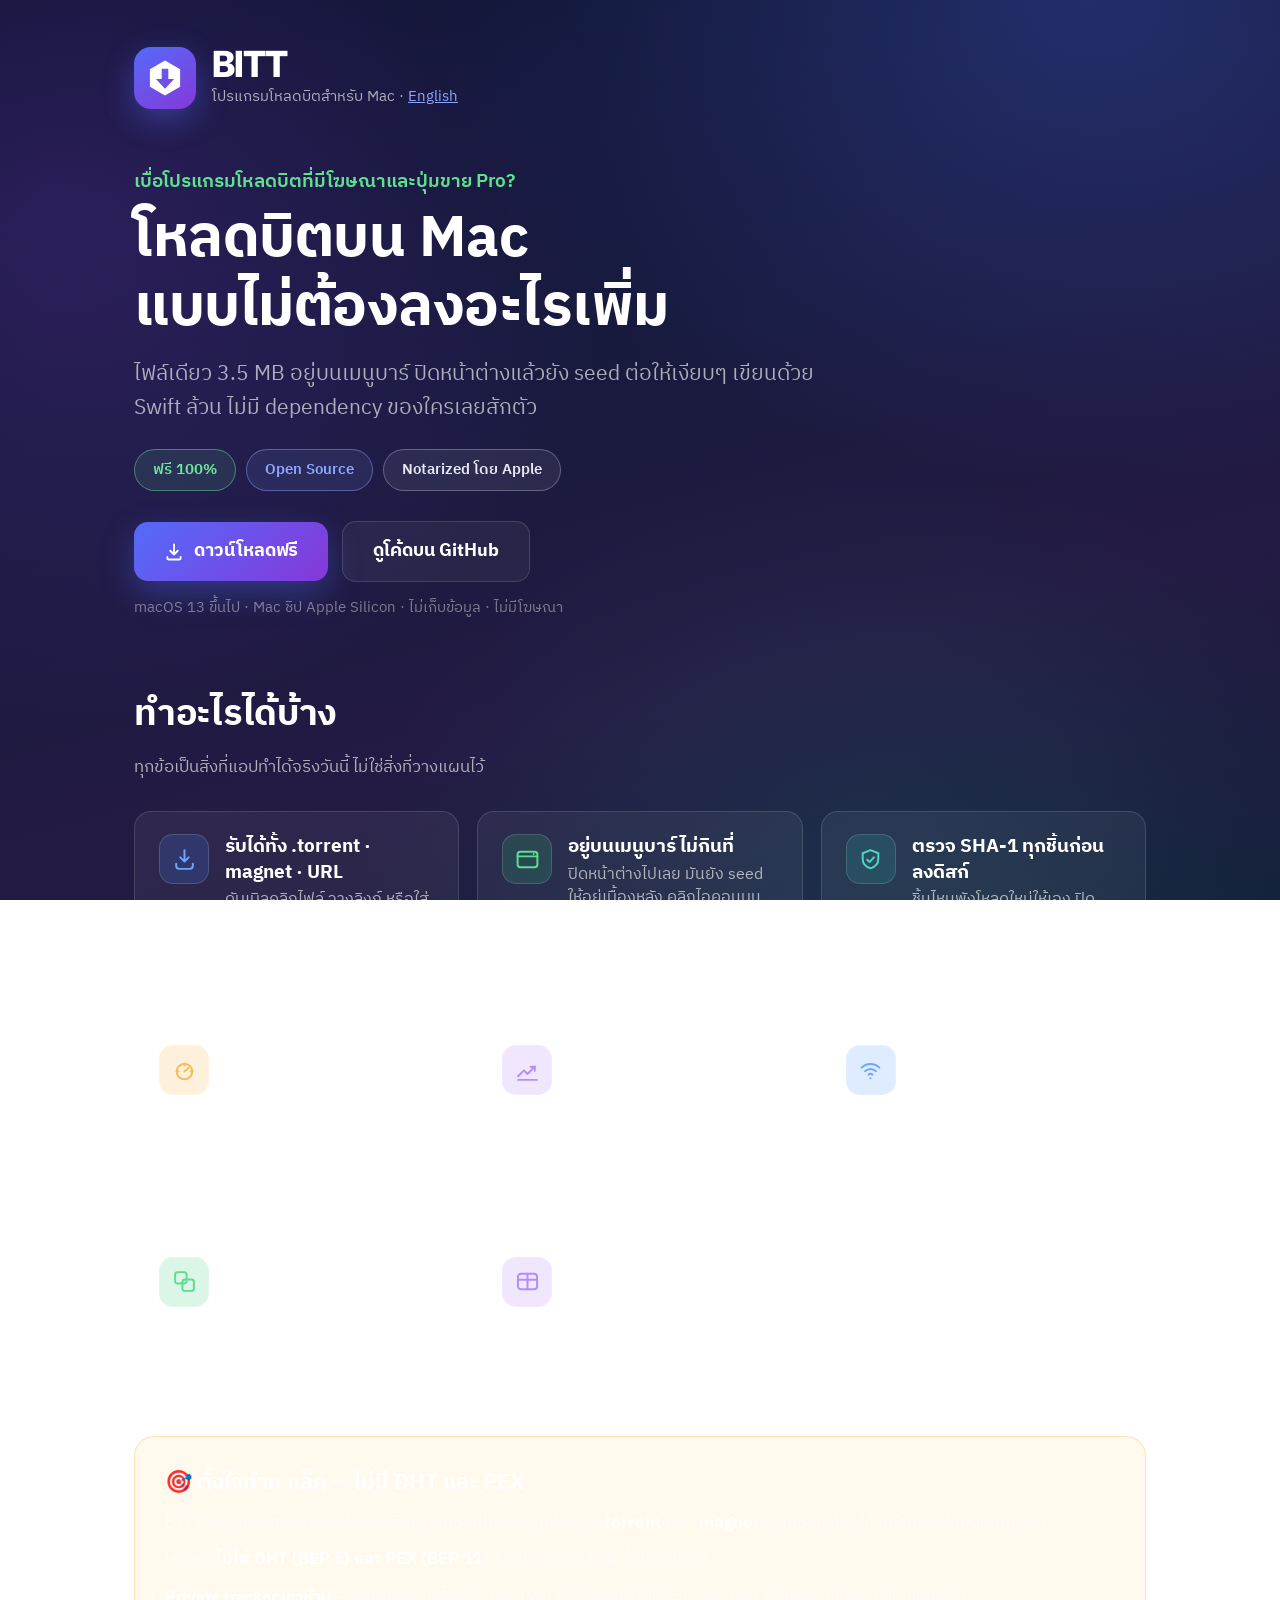
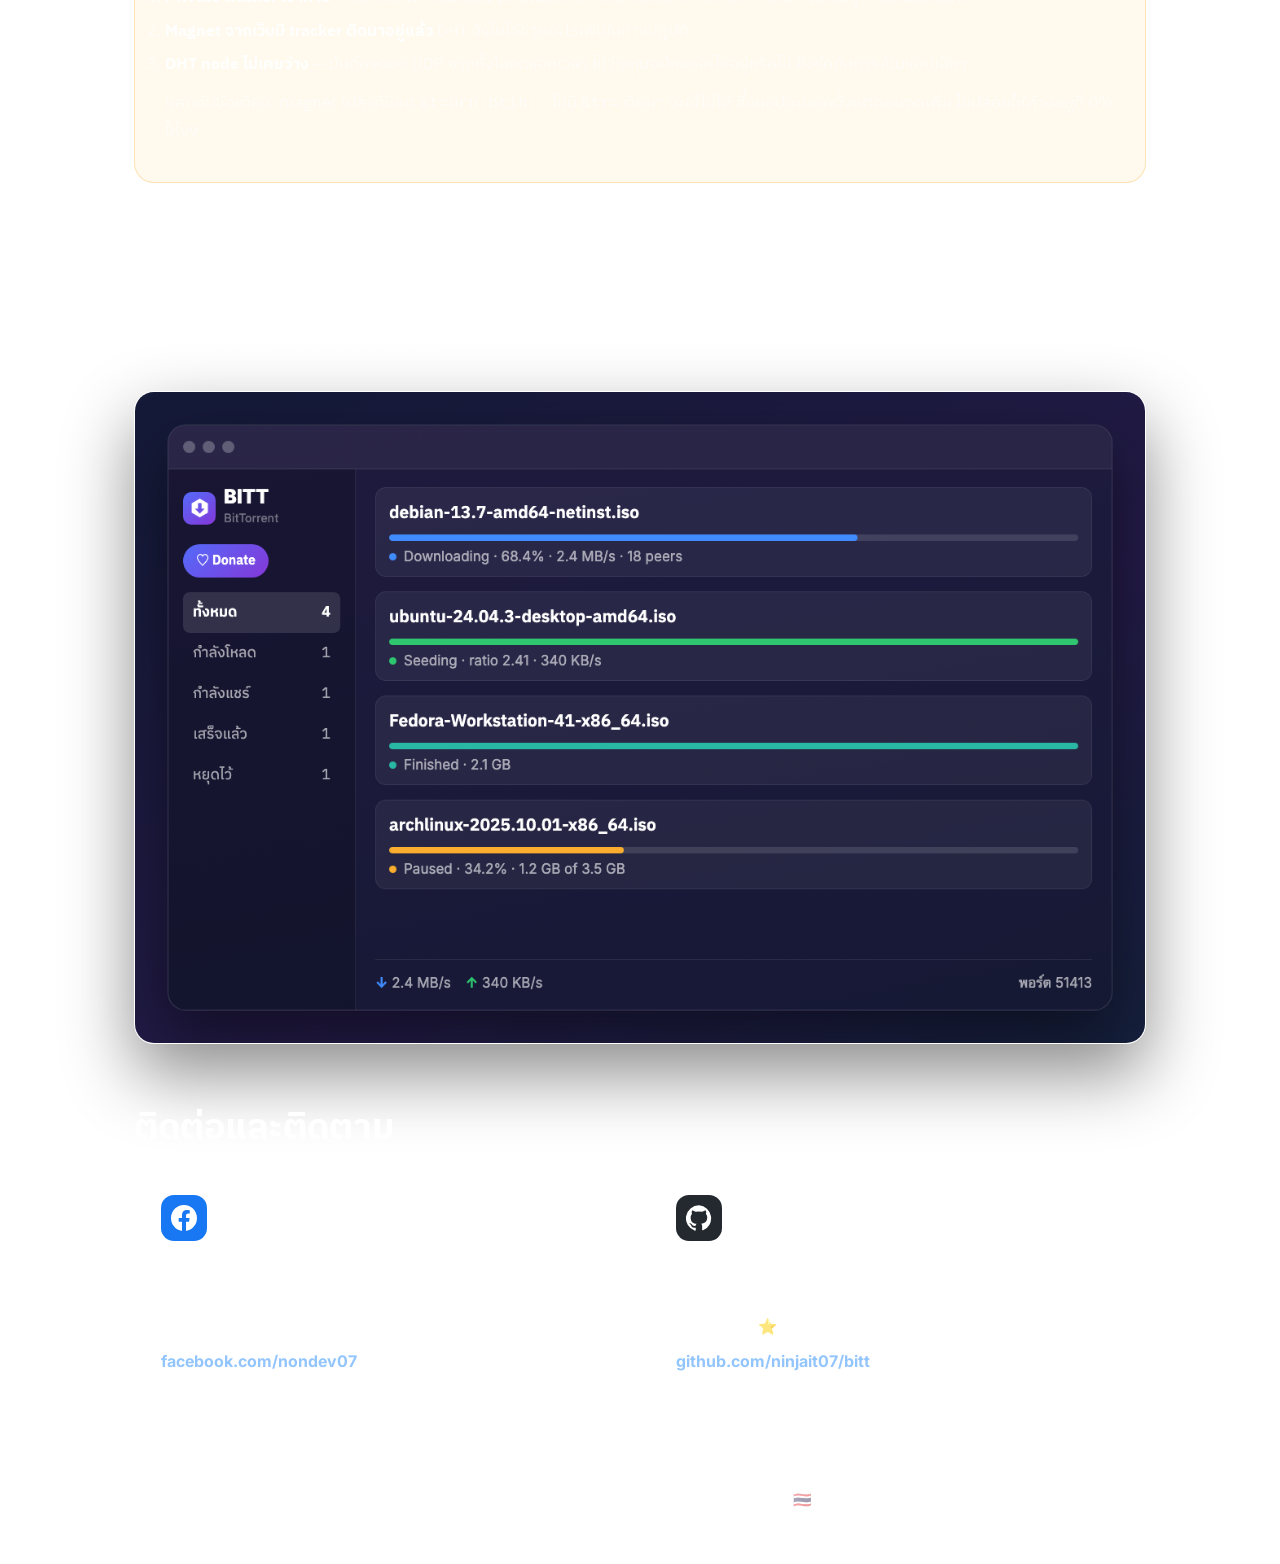
==== docs/index.html @ bd5531f8 "A promo site and a Thai one-page to go with it docs/ is a landing page served from GitHub Pages, and" ====
<!doctype html>
<html lang="th">
<head>
<meta charset="utf-8">
<meta name="viewport" content="width=device-width,initial-scale=1">
<title>BITT — โปรแกรมโหลดบิตสำหรับ Mac</title>
<meta name="description" content="BITT เป็นโปรแกรมโหลดบิตบนเมนูบาร์สำหรับ Mac ขนาด 3.5 MB เขียนด้วย Swift ล้วน ฟรีและโอเพนซอร์ส เซ็นและ notarize โดย Apple">
<meta property="og:title" content="BITT — โปรแกรมโหลดบิตสำหรับ Mac">
<meta property="og:description" content="ไฟล์เดียว 3.5 MB อยู่บนเมนูบาร์ ฟรี โอเพนซอร์ส notarize โดย Apple">
<meta property="og:type" content="website">
<meta property="og:url" content="https://ninjait07.github.io/bitt/">
<meta property="og:image" content="https://ninjait07.github.io/bitt/onepage-th.png">
<meta name="twitter:card" content="summary_large_image">
<link rel="preconnect" href="https://fonts.googleapis.com">
<link rel="preconnect" href="https://fonts.gstatic.com" crossorigin>
<link href="https://fonts.googleapis.com/css2?family=IBM+Plex+Sans+Thai:wght@400;500;600;700&family=Inter:wght@400;500;600;700;800&display=swap" rel="stylesheet">
<link rel="icon" href="data:image/svg+xml,<svg xmlns='http://www.w3.org/2000/svg' viewBox='0 0 100 100'><rect width='100' height='100' rx='22' fill='%236a51ea'/><path fill='%23fff' fill-rule='evenodd' d='M50 14 L18 32 L18 68 L50 86 L82 68 L82 32 Z M43 31 L57 31 L57 52 L69 52 L50 72 L31 52 L43 52 Z'/></svg>">
<style>
  :root{
    --brand-a:#546BFA; --brand-b:#8538D9;
    --down:#408CFF; --seed:#2EC770; --pause:#FAAD2E; --done:#29B8A3; --meta:#A36BFA;
    --ink:#fff; --dim:rgba(255,255,255,.64); --dimmer:rgba(255,255,255,.42);
    --card:rgba(255,255,255,.055); --line:rgba(255,255,255,.13);
  }
  *{margin:0;padding:0;box-sizing:border-box}
  html{scroll-behavior:smooth}
  body{
    font-family:'IBM Plex Sans Thai','Inter',-apple-system,BlinkMacSystemFont,sans-serif;
    color:var(--ink);line-height:1.6;min-height:100vh;
    background:
      radial-gradient(1100px 800px at 85% 0%, rgba(84,107,250,.26), transparent 60%),
      radial-gradient(900px 800px at 5% 25%, rgba(133,56,217,.22), transparent 62%),
      radial-gradient(900px 700px at 70% 100%, rgba(41,184,163,.14), transparent 60%),
      linear-gradient(165deg,#0d1430 0%,#171a3d 40%,#241a44 70%,#141b36 100%);
    background-attachment:fixed;
  }
  .wrap{max-width:1060px;margin:0 auto;padding:0 24px}
  a{color:#8ea6ff}

  header{padding:46px 0 10px}
  .brand{display:flex;align-items:center;gap:16px}
  .mark{width:62px;height:62px;border-radius:17px;flex:none;
        background:linear-gradient(145deg,var(--brand-a),var(--brand-b));
        display:flex;align-items:center;justify-content:center;box-shadow:0 10px 30px rgba(84,107,250,.4)}
  .mark svg{width:38px;height:38px}
  .wordmark{font-family:'Inter',sans-serif;font-size:36px;font-weight:800;letter-spacing:-1px;line-height:1}
  .brand .sub{font-size:15px;color:var(--dim);margin-top:3px}

  .hero{padding:48px 0 10px}
  .eyebrow{color:#5ee08f;font-weight:600;font-size:19px;margin-bottom:8px}
  h1{font-size:clamp(34px,5.6vw,58px);font-weight:700;line-height:1.18;letter-spacing:-.5px;margin-bottom:16px}
  .lede{font-size:clamp(17px,2.3vw,21px);color:var(--dim);max-width:720px}
  .pills{display:flex;flex-wrap:wrap;gap:10px;margin:24px 0 30px}
  .pill{padding:8px 18px;border-radius:999px;font-size:15px;font-weight:600;border:1.5px solid}
  .p1{color:#6ee79b;border-color:rgba(110,231,155,.45);background:rgba(110,231,155,.1)}
  .p2{color:#8ea6ff;border-color:rgba(142,166,255,.45);background:rgba(142,166,255,.1)}
  .p3{color:#e6e9f5;border-color:rgba(230,233,245,.3);background:rgba(255,255,255,.07)}

  .actions{display:flex;flex-wrap:wrap;gap:14px;align-items:center}
  .btn{display:inline-flex;align-items:center;gap:10px;padding:15px 30px;border-radius:14px;
       font-size:18px;font-weight:700;text-decoration:none;transition:transform .15s,box-shadow .15s}
  .btn-main{background:linear-gradient(135deg,var(--brand-a),var(--brand-b));color:#fff;
            box-shadow:0 12px 32px rgba(84,107,250,.35)}
  .btn-main:hover{transform:translateY(-2px);box-shadow:0 16px 40px rgba(84,107,250,.5)}
  .btn-ghost{border:1.5px solid var(--line);color:var(--ink);background:rgba(255,255,255,.05)}
  .btn-ghost:hover{background:rgba(255,255,255,.1)}
  .req{font-size:15px;color:var(--dimmer);margin-top:14px}

  section{padding:56px 0}
  h2{font-size:clamp(26px,3.6vw,36px);font-weight:700;margin-bottom:10px;letter-spacing:-.3px}
  .sectionlede{color:var(--dim);font-size:17px;margin-bottom:30px;max-width:720px}

  .grid{display:grid;grid-template-columns:repeat(auto-fit,minmax(300px,1fr));gap:18px}
  .feat{background:var(--card);border:1px solid var(--line);border-radius:17px;padding:22px 24px;
        display:flex;gap:16px;align-items:flex-start}
  .ico{width:50px;height:50px;border-radius:14px;flex:none;display:flex;align-items:center;justify-content:center;
       border:1.5px solid rgba(255,255,255,.14)}
  .ico svg{width:25px;height:25px;fill:none;stroke:currentColor;stroke-width:1.9;stroke-linecap:round;stroke-linejoin:round}
  .feat h3{font-size:19px;font-weight:700;line-height:1.35;margin-bottom:3px}
  .feat p{font-size:15.5px;color:var(--dim);line-height:1.5}

  .note{background:rgba(250,173,46,.08);border:1px solid rgba(250,173,46,.3);border-radius:20px;padding:28px 30px}
  .note h3{font-size:22px;font-weight:700;margin-bottom:10px;display:flex;align-items:center;gap:12px}
  .note p{color:var(--dim);font-size:16.5px;margin-bottom:10px}
  .note ol{color:var(--dim);font-size:16px;padding-right:22px;margin:12px 22px 0 0}
  .note li{margin-bottom:7px}
  .note b{color:rgba(255,255,255,.9)}

  .shot{border-radius:20px;overflow:hidden;border:1px solid var(--line);box-shadow:0 30px 70px rgba(0,0,0,.45);display:block;width:100%}

  .cards{display:grid;grid-template-columns:repeat(auto-fit,minmax(270px,1fr));gap:18px}
  .card{background:var(--card);border:1px solid var(--line);border-radius:18px;padding:26px;text-decoration:none;color:inherit;
        display:block;transition:transform .15s,background .15s}
  .card:hover{transform:translateY(-3px);background:rgba(255,255,255,.1)}
  .card h3{font-size:19px;font-weight:700;margin-bottom:6px}
  .card p{font-size:15.5px;color:var(--dim)}
  .card .handle{font-family:'Inter',sans-serif;font-weight:700;color:#93c5fd;font-size:16px;margin-top:8px;display:block}
  .cardico{width:46px;height:46px;border-radius:13px;display:flex;align-items:center;justify-content:center;margin-bottom:14px}
  .cardico svg{width:26px;height:26px;fill:#fff}

  footer{border-top:1px solid var(--line);padding:30px 0 50px;text-align:center;color:var(--dimmer);font-size:15px}
  footer a{color:var(--dim)}
  @media(max-width:600px){ .feat{padding:18px} section{padding:40px 0} }
</style>
</head>
<body>

<div class="wrap">
  <header>
    <div class="brand">
      <div class="mark"><svg viewBox="0 0 100 100"><path fill="#fff" fill-rule="evenodd"
        d="M50 4 L10.2 27 L10.2 73 L50 96 L89.8 73 L89.8 27 Z
           M41.26 25.6 L58.74 25.6 L58.74 52.53 L73.92 52.53 L50 78.06 L26.08 52.53 L41.26 52.53 Z"/></svg></div>
      <div>
        <div class="wordmark">BITT</div>
        <div class="sub">โปรแกรมโหลดบิตสำหรับ Mac · <a href="https://github.com/ninjait07/bitt#readme">English</a></div>
      </div>
    </div>
  </header>

  <div class="hero">
    <div class="eyebrow">เบื่อโปรแกรมโหลดบิตที่มีโฆษณาและปุ่มขาย Pro?</div>
    <h1>โหลดบิตบน Mac<br>แบบไม่ต้องลงอะไรเพิ่ม</h1>
    <p class="lede">ไฟล์เดียว 3.5 MB อยู่บนเมนูบาร์ ปิดหน้าต่างแล้วยัง seed ต่อให้เงียบๆ
    เขียนด้วย Swift ล้วน ไม่มี dependency ของใครเลยสักตัว</p>

    <div class="pills">
      <span class="pill p1">ฟรี 100%</span>
      <span class="pill p2">Open Source</span>
      <span class="pill p3">Notarized โดย Apple</span>
    </div>

    <div class="actions">
      <a class="btn btn-main" href="https://github.com/ninjait07/bitt/releases/latest">
        <svg width="20" height="20" viewBox="0 0 24 24" fill="none" stroke="currentColor" stroke-width="2.2" stroke-linecap="round" stroke-linejoin="round"><path d="M12 3v12m0 0l-4.5-4.5M12 15l4.5-4.5"/><path d="M4 18v1.5A1.5 1.5 0 0 0 5.5 21h13a1.5 1.5 0 0 0 1.5-1.5V18"/></svg>
        ดาวน์โหลดฟรี
      </a>
      <a class="btn btn-ghost" href="https://github.com/ninjait07/bitt">ดูโค้ดบน GitHub</a>
    </div>
    <div class="req">macOS 13 ขึ้นไป · Mac ชิป Apple Silicon · ไม่เก็บข้อมูล · ไม่มีโฆษณา</div>
  </div>

  <section>
    <h2>ทำอะไรได้บ้าง</h2>
    <p class="sectionlede">ทุกข้อเป็นสิ่งที่แอปทำได้จริงวันนี้ ไม่ใช่สิ่งที่วางแผนไว้</p>
    <div class="grid">
      <div class="feat">
        <div class="ico" style="background:rgba(64,140,255,.17);color:#6ba6ff"><svg viewBox="0 0 24 24"><path d="M12 3v11m0 0l-4-4m4 4l4-4"/><path d="M4 16v2a3 3 0 0 0 3 3h10a3 3 0 0 0 3-3v-2"/></svg></div>
        <div><h3>รับได้ทั้ง .torrent · magnet · URL</h3><p>ดับเบิลคลิกไฟล์ วางลิงก์ หรือใส่ URL ที่ชี้ไปหา .torrent ก็ได้ ถ้าเป็น magnet จะไปถาม peer ว่าข้างในมีไฟล์อะไรบ้าง</p></div>
      </div>
      <div class="feat">
        <div class="ico" style="background:rgba(46,199,112,.17);color:#5fdc93"><svg viewBox="0 0 24 24"><rect x="2.5" y="4.5" width="19" height="15" rx="2.6"/><path d="M2.5 9h19"/><circle cx="18" cy="6.7" r="1" fill="currentColor" stroke="none"/></svg></div>
        <div><h3>อยู่บนเมนูบาร์ ไม่กินที่</h3><p>ปิดหน้าต่างไปเลย มันยัง seed ให้อยู่เบื้องหลัง คลิกไอคอนบนเมนูบาร์ดูสถานะได้ตลอดเวลา</p></div>
      </div>
      <div class="feat">
        <div class="ico" style="background:rgba(41,184,163,.17);color:#4fd4c2"><svg viewBox="0 0 24 24"><path d="M12 3l7.5 3v5.6c0 4.3-3.1 7.6-7.5 8.9-4.4-1.3-7.5-4.6-7.5-8.9V6L12 3z"/><path d="M8.8 12.2l2.3 2.3 4.1-4.6"/></svg></div>
        <div><h3>ตรวจ SHA-1 ทุกชิ้นก่อนลงดิสก์</h3><p>ชิ้นไหนพังโหลดใหม่ให้เอง ปิดแอปแล้วเปิดใหม่ก็ไล่เช็กของเดิมบนดิสก์ต่อได้ ไม่ต้องพึ่งไฟล์สถานะแยก</p></div>
      </div>
      <div class="feat">
        <div class="ico" style="background:rgba(250,173,46,.17);color:#f5bd5c"><svg viewBox="0 0 24 24"><circle cx="12" cy="13" r="7.5"/><path d="M12 13l4-3.6"/><path d="M4.5 13h1.6M17.9 13h1.6M12 5.5v1.6"/></svg></div>
        <div><h3>จำกัดความเร็วได้ทั้งขึ้นและลง</h3><p>แชร์เพดานร่วมกันทุก torrent จะได้ไม่แย่งเน็ตคนอื่นในบ้าน</p></div>
      </div>
      <div class="feat">
        <div class="ico" style="background:rgba(163,107,250,.17);color:#b48dfb"><svg viewBox="0 0 24 24"><path d="M3 17.5l5.6-5.6 3.4 3.4 7-7"/><path d="M15 8.3h4v4"/><path d="M3 21h18"/></svg></div>
        <div><h3>Ratio สะสมข้ามการปิดเปิด</h3><p>นับยอดที่แชร์ออกไปจริงๆ ไม่รีเซ็ตทุกครั้งที่เปิดแอปใหม่ เอาไว้ดูยอดของตัวเองบนเว็บที่ใช้อยู่</p></div>
      </div>
      <div class="feat">
        <div class="ico" style="background:rgba(64,140,255,.17);color:#6ba6ff"><svg viewBox="0 0 24 24"><path d="M3.5 9.2a12 12 0 0 1 17 0"/><path d="M6.8 12.6a7.4 7.4 0 0 1 10.4 0"/><path d="M10.1 16a2.8 2.8 0 0 1 3.8 0"/><circle cx="12" cy="19.4" r="1" fill="currentColor" stroke="none"/></svg></div>
        <div><h3>ขอเปิดพอร์ตให้อัตโนมัติ</h3><p>ลอง NAT-PMP ก่อน ไม่ได้ค่อยลอง UPnP และถ้าเราเตอร์ไม่ยอมก็บอกตรงๆ ไม่ขึ้นไฟเขียวหลอก</p></div>
      </div>
      <div class="feat">
        <div class="ico" style="background:rgba(46,199,112,.17);color:#5fdc93"><svg viewBox="0 0 24 24"><rect x="3" y="3" width="11" height="11" rx="2.4"/><rect x="10" y="10" width="11" height="11" rx="2.4"/></svg></div>
        <div><h3>เล็กจริง 3.5 MB</h3><p>ไม่ต้องลง Java ไม่ต้องลง runtime อะไรทั้งนั้น ลากใส่ Applications จบ</p></div>
      </div>
      <div class="feat">
        <div class="ico" style="background:rgba(163,107,250,.17);color:#b48dfb"><svg viewBox="0 0 24 24"><rect x="2.8" y="4.5" width="18.4" height="15" rx="3"/><path d="M12 4.5v15"/><path d="M2.8 10.4h18.4"/></svg></div>
        <div><h3>Liquid Glass บน macOS 26</h3><p>ต่ำกว่านั้นใช้วัสดุเดิมของระบบ ไม่พังและไม่หน้าตาแปลก</p></div>
      </div>
    </div>
  </section>

  <section style="padding-top:0">
    <div class="note">
      <h3>🎯 ตั้งใจทำมาเล็ก — ไม่มี DHT และ PEX</h3>
      <p>BITT ทำมาเพื่อสถานการณ์เดียว คือคุณมีเว็บที่โหลดอยู่แล้ว เอา <b>.torrent</b> หรือ <b>magnet</b> จากเว็บมาโยนใส่ แล้วอยากให้มันโหลดจบๆ</p>
      <p>เราเลย <b>ไม่ใส่ DHT (BEP 5) และ PEX (BEP 11)</b> ซึ่งเป็นการตัดสินใจ ไม่ใช่ทำไม่ทัน:</p>
      <ol>
        <li><b>Private tracker เขาห้าม</b> — torrent พวกนั้นตั้งธง <code>private</code> ไว้ การเอาไปประกาศลง DHT เป็นทางลัดไปสู่การโดนแบนไอดี</li>
        <li><b>Magnet จากเว็บมี tracker ติดมาอยู่แล้ว</b> DHT จึงไม่ได้ช่วยอะไรเพิ่มในทางปฏิบัติ</li>
        <li><b>DHT node ไม่เคยว่าง</b> — มันต้องตอบ UDP จากทั้งโลกตลอดเวลา ไม่ว่าคุณจะโหลดอะไรอยู่หรือไม่ ซึ่งขัดกับการเป็นแอปเล็กๆ</li>
      </ol>
      <p style="margin-top:14px">แลกกับข้อเดียว: magnet เปล่าที่มีแต่ <code>xt=urn:btih:…</code> ไม่มี <code>&amp;tr=</code> ติดมา จะใช้ไม่ได้ ซึ่งแอปจะบอกตั้งแต่ตอนกดเพิ่ม ไม่ปล่อยให้ค้างอยู่ที่ 0% ให้งง</p>
    </div>
  </section>

  <section style="padding-top:0">
    <h2>หน้าตาเป็นแบบนี้</h2>
    <p class="sectionlede">รายการอยู่ซ้าย สถานะเป็นสีเดียวกันทั้งแอป เขียวคือกำลังแชร์ ฟ้าคือกำลังโหลด ส้มคือหยุดไว้
    <br><span style="color:var(--dimmer);font-size:15px">ภาพจำลองหน้าตาแอป ใช้ ISO สาธารณะเป็นตัวอย่าง</span></p>
    <img class="shot" src="app-mock.png" alt="ภาพจำลองหน้าตาของ BITT">
  </section>

  <section style="padding-top:0">
    <h2>ติดต่อและติดตาม</h2>
    <div class="cards">
      <a class="card" href="https://www.facebook.com/nondev07">
        <div class="cardico" style="background:#1877F2"><svg viewBox="0 0 24 24"><path d="M24 12.07C24 5.4 18.63 0 12 0S0 5.4 0 12.07C0 18.1 4.39 23.1 10.13 24v-8.44H7.08v-3.49h3.05V9.41c0-3.02 1.79-4.69 4.53-4.69 1.31 0 2.68.24 2.68.24v2.97h-1.51c-1.49 0-1.95.93-1.95 1.88v2.26h3.32l-.53 3.49h-2.79V24C19.61 23.1 24 18.1 24 12.07z"/></svg></div>
        <h3>ติดตามเพจ</h3>
        <p>อัปเดตใหม่ๆ ลงที่นี่ ติดตรงไหนหรืออยากได้อะไรเพิ่ม ทักมาบอกได้เลยครับ</p>
        <span class="handle">facebook.com/nondev07</span>
      </a>
      <a class="card" href="https://github.com/ninjait07/bitt">
        <div class="cardico" style="background:#24292f"><svg viewBox="0 0 24 24"><path d="M12 .3a12 12 0 0 0-3.8 23.4c.6.1.8-.3.8-.6v-2.2c-3.3.7-4-1.6-4-1.6-.6-1.4-1.4-1.8-1.4-1.8-1.1-.7.1-.7.1-.7 1.2.1 1.8 1.2 1.8 1.2 1.1 1.8 2.8 1.3 3.5 1 .1-.8.4-1.3.8-1.6-2.7-.3-5.5-1.3-5.5-5.9 0-1.3.5-2.4 1.2-3.2-.1-.3-.5-1.5.1-3.2 0 0 1-.3 3.3 1.2a11.5 11.5 0 0 1 6 0C17.3 4.7 18.3 5 18.3 5c.6 1.7.2 2.9.1 3.2.8.8 1.2 1.9 1.2 3.2 0 4.6-2.8 5.6-5.5 5.9.4.4.8 1.1.8 2.2v3.3c0 .3.2.7.8.6A12 12 0 0 0 12 .3z"/></svg></div>
        <h3>ดูโค้ดทั้งหมด</h3>
        <p>เปิดดูได้ทุกบรรทัด ทั้งตัวแอปและเอนจิน BitTorrent ที่เขียนเอง ถ้าชอบฝากกด ⭐ ด้วยนะครับ</p>
        <span class="handle">github.com/ninjait07/bitt</span>
      </a>
    </div>
  </section>

  <footer>
    <p>BITT — ฟรีและโอเพนซอร์ส · Crafted by <a href="https://github.com/ninjait07">Ninjait07</a> 🇹🇭</p>
  </footer>
</div>

</body>
</html>
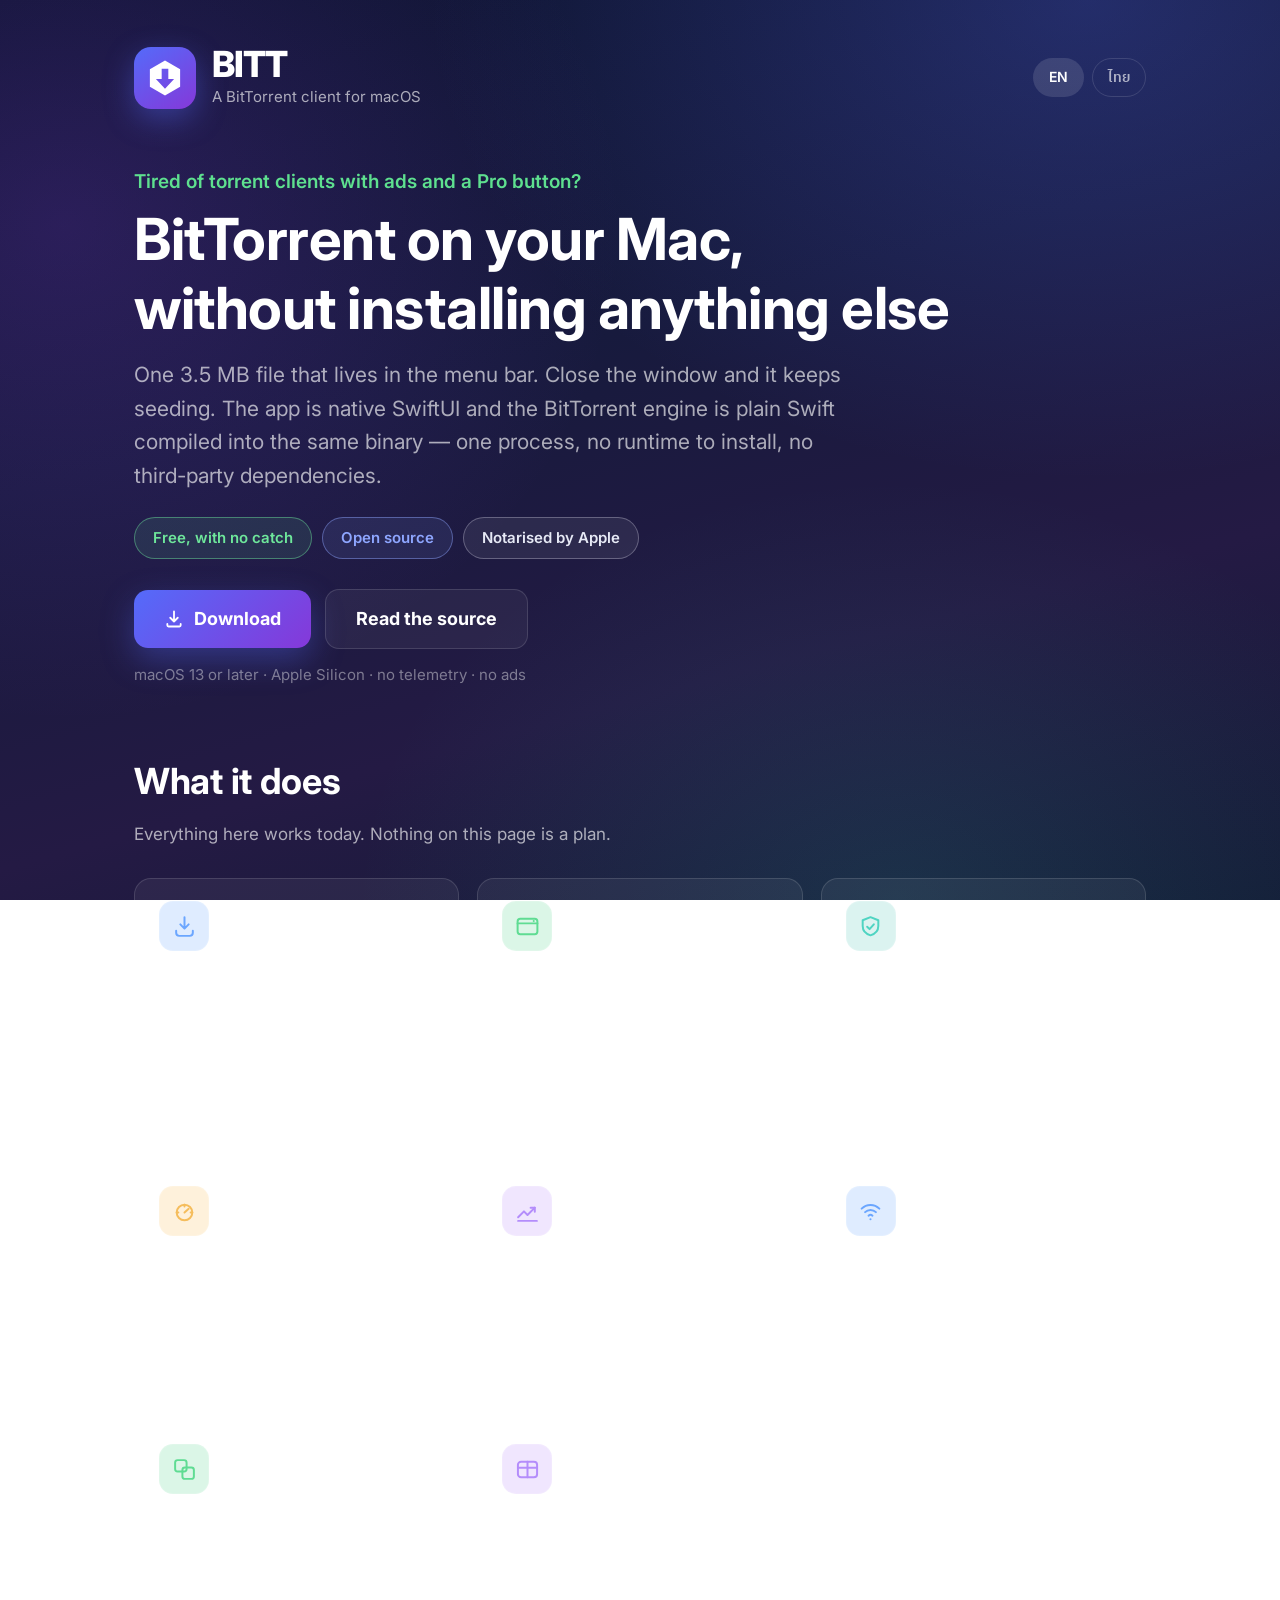
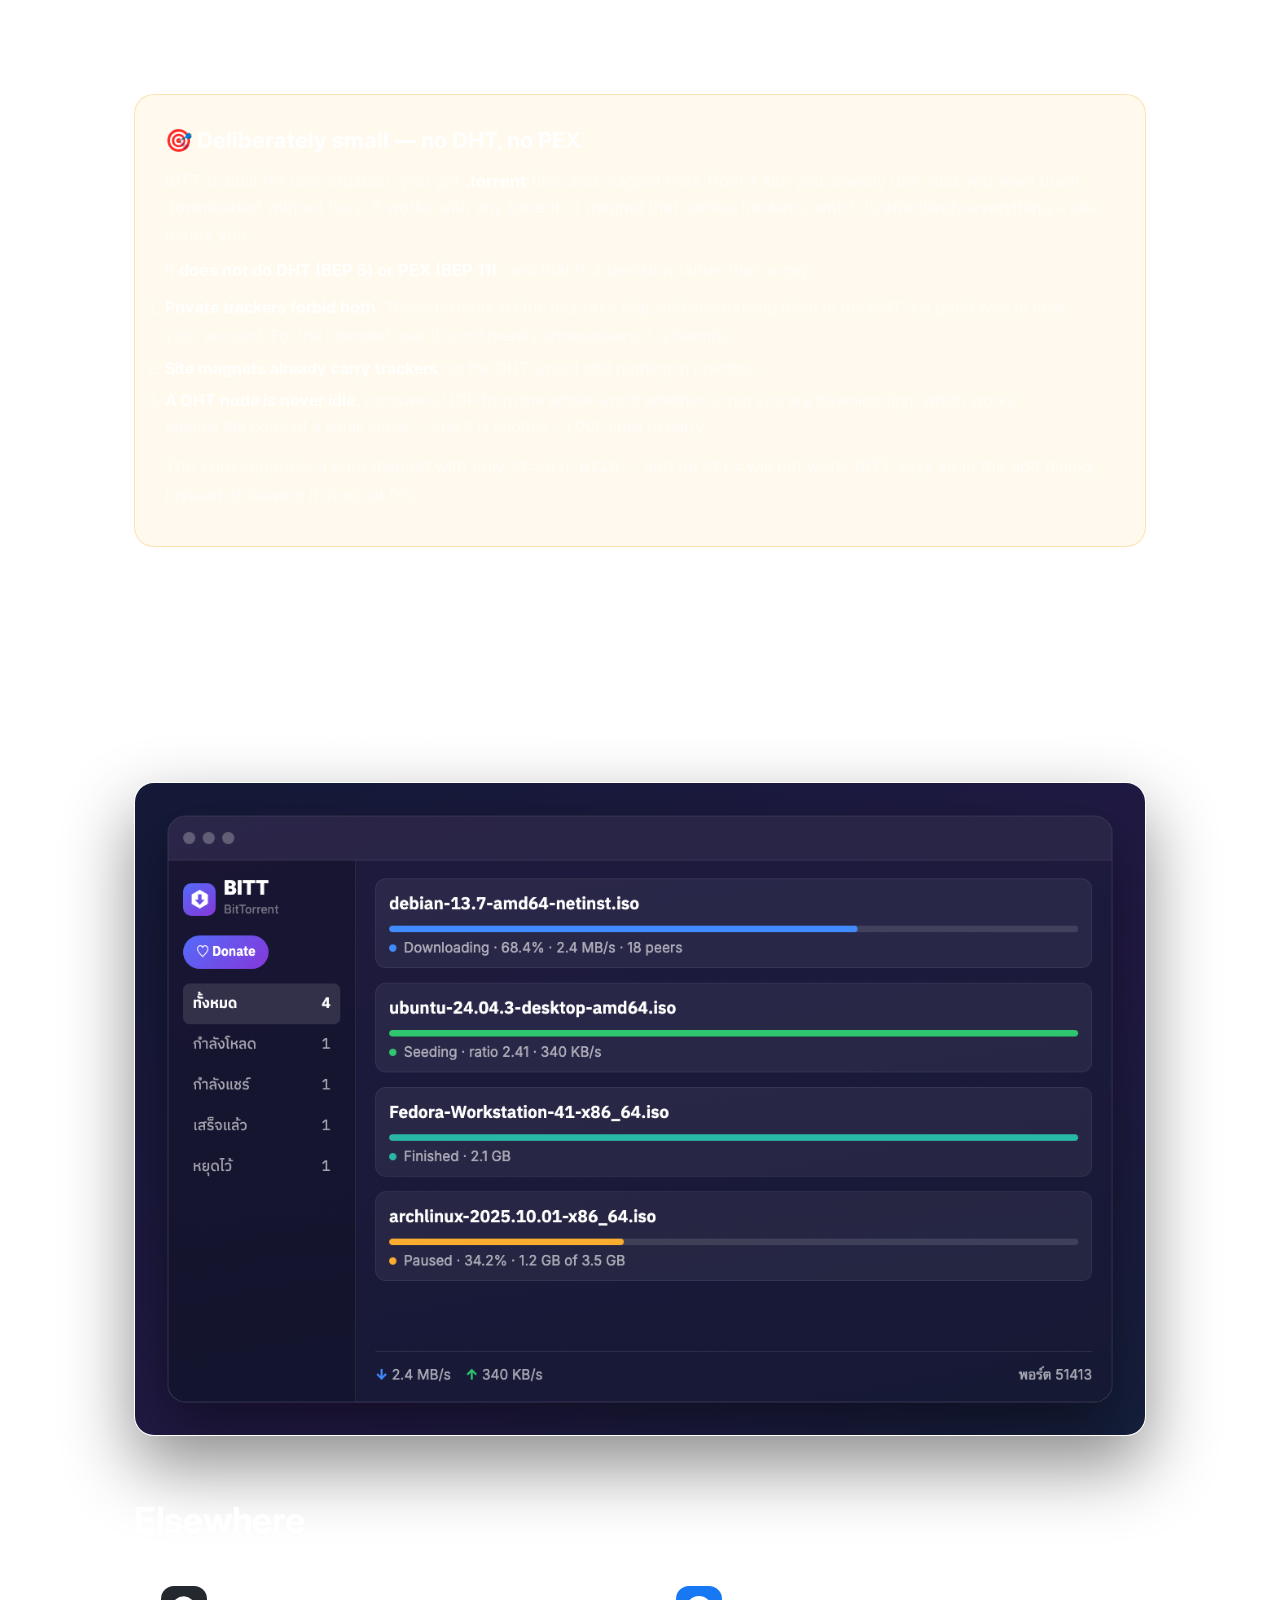
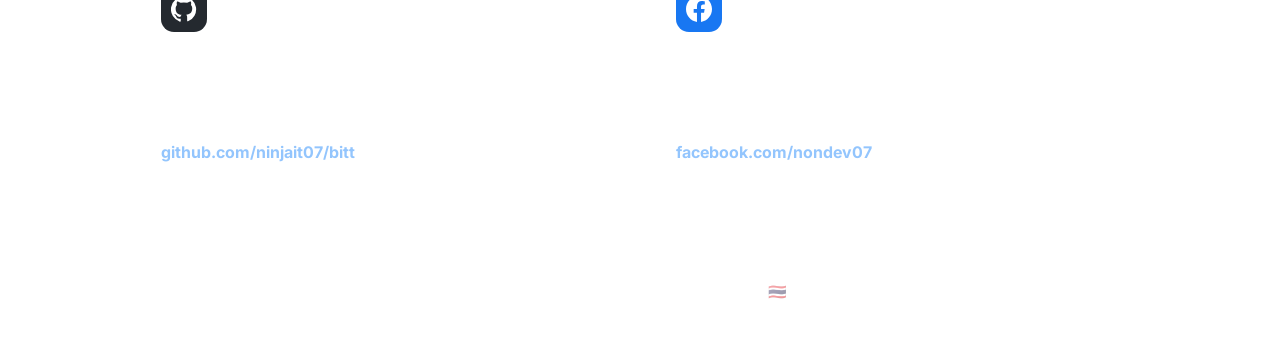
==== commit 6a2a8b71: "English is now the site's primary language The landing page is English at the root, with the Thai on" ====
--- a/docs/index.html
+++ b/docs/index.html
@@ -1,106 +1,31 @@
 <!doctype html>
-<html lang="th">
+<html lang="en">
 <head>
 <meta charset="utf-8">
 <meta name="viewport" content="width=device-width,initial-scale=1">
-<title>BITT — โปรแกรมโหลดบิตสำหรับ Mac</title>
-<meta name="description" content="BITT เป็นโปรแกรมโหลดบิตบนเมนูบาร์สำหรับ Mac ขนาด 3.5 MB เขียนด้วย Swift ล้วน ฟรีและโอเพนซอร์ส เซ็นและ notarize โดย Apple">
-<meta property="og:title" content="BITT — โปรแกรมโหลดบิตสำหรับ Mac">
-<meta property="og:description" content="ไฟล์เดียว 3.5 MB อยู่บนเมนูบาร์ ฟรี โอเพนซอร์ส notarize โดย Apple">
+<title>BITT — a small BitTorrent client for macOS</title>
+<meta name="description" content="BITT is a 3.5 MB BitTorrent client that lives in the macOS menu bar. Written in plain Swift with no third-party dependencies. Free, open source, and notarised by Apple.">
+<meta property="og:title" content="BITT — a small BitTorrent client for macOS">
+<meta property="og:description" content="One 3.5 MB file that lives in the menu bar. Free, open source, notarised by Apple.">
 <meta property="og:type" content="website">
 <meta property="og:url" content="https://ninjait07.github.io/bitt/">
 <meta property="og:image" content="https://ninjait07.github.io/bitt/onepage-th.png">
 <meta name="twitter:card" content="summary_large_image">
+<link rel="alternate" hreflang="th" href="https://ninjait07.github.io/bitt/th/">
+<link rel="alternate" hreflang="en" href="https://ninjait07.github.io/bitt/">
 <link rel="preconnect" href="https://fonts.googleapis.com">
 <link rel="preconnect" href="https://fonts.gstatic.com" crossorigin>
 <link href="https://fonts.googleapis.com/css2?family=IBM+Plex+Sans+Thai:wght@400;500;600;700&family=Inter:wght@400;500;600;700;800&display=swap" rel="stylesheet">
+<link rel="stylesheet" href="style.css">
 <link rel="icon" href="data:image/svg+xml,<svg xmlns='http://www.w3.org/2000/svg' viewBox='0 0 100 100'><rect width='100' height='100' rx='22' fill='%236a51ea'/><path fill='%23fff' fill-rule='evenodd' d='M50 14 L18 32 L18 68 L50 86 L82 68 L82 32 Z M43 31 L57 31 L57 52 L69 52 L50 72 L31 52 L43 52 Z'/></svg>">
 <style>
-  :root{
-    --brand-a:#546BFA; --brand-b:#8538D9;
-    --down:#408CFF; --seed:#2EC770; --pause:#FAAD2E; --done:#29B8A3; --meta:#A36BFA;
-    --ink:#fff; --dim:rgba(255,255,255,.64); --dimmer:rgba(255,255,255,.42);
-    --card:rgba(255,255,255,.055); --line:rgba(255,255,255,.13);
-  }
-  *{margin:0;padding:0;box-sizing:border-box}
-  html{scroll-behavior:smooth}
-  body{
-    font-family:'IBM Plex Sans Thai','Inter',-apple-system,BlinkMacSystemFont,sans-serif;
-    color:var(--ink);line-height:1.6;min-height:100vh;
-    background:
-      radial-gradient(1100px 800px at 85% 0%, rgba(84,107,250,.26), transparent 60%),
-      radial-gradient(900px 800px at 5% 25%, rgba(133,56,217,.22), transparent 62%),
-      radial-gradient(900px 700px at 70% 100%, rgba(41,184,163,.14), transparent 60%),
-      linear-gradient(165deg,#0d1430 0%,#171a3d 40%,#241a44 70%,#141b36 100%);
-    background-attachment:fixed;
-  }
-  .wrap{max-width:1060px;margin:0 auto;padding:0 24px}
-  a{color:#8ea6ff}
-
-  header{padding:46px 0 10px}
-  .brand{display:flex;align-items:center;gap:16px}
-  .mark{width:62px;height:62px;border-radius:17px;flex:none;
-        background:linear-gradient(145deg,var(--brand-a),var(--brand-b));
-        display:flex;align-items:center;justify-content:center;box-shadow:0 10px 30px rgba(84,107,250,.4)}
-  .mark svg{width:38px;height:38px}
-  .wordmark{font-family:'Inter',sans-serif;font-size:36px;font-weight:800;letter-spacing:-1px;line-height:1}
-  .brand .sub{font-size:15px;color:var(--dim);margin-top:3px}
-
-  .hero{padding:48px 0 10px}
-  .eyebrow{color:#5ee08f;font-weight:600;font-size:19px;margin-bottom:8px}
-  h1{font-size:clamp(34px,5.6vw,58px);font-weight:700;line-height:1.18;letter-spacing:-.5px;margin-bottom:16px}
-  .lede{font-size:clamp(17px,2.3vw,21px);color:var(--dim);max-width:720px}
-  .pills{display:flex;flex-wrap:wrap;gap:10px;margin:24px 0 30px}
-  .pill{padding:8px 18px;border-radius:999px;font-size:15px;font-weight:600;border:1.5px solid}
-  .p1{color:#6ee79b;border-color:rgba(110,231,155,.45);background:rgba(110,231,155,.1)}
-  .p2{color:#8ea6ff;border-color:rgba(142,166,255,.45);background:rgba(142,166,255,.1)}
-  .p3{color:#e6e9f5;border-color:rgba(230,233,245,.3);background:rgba(255,255,255,.07)}
-
-  .actions{display:flex;flex-wrap:wrap;gap:14px;align-items:center}
-  .btn{display:inline-flex;align-items:center;gap:10px;padding:15px 30px;border-radius:14px;
-       font-size:18px;font-weight:700;text-decoration:none;transition:transform .15s,box-shadow .15s}
-  .btn-main{background:linear-gradient(135deg,var(--brand-a),var(--brand-b));color:#fff;
-            box-shadow:0 12px 32px rgba(84,107,250,.35)}
-  .btn-main:hover{transform:translateY(-2px);box-shadow:0 16px 40px rgba(84,107,250,.5)}
-  .btn-ghost{border:1.5px solid var(--line);color:var(--ink);background:rgba(255,255,255,.05)}
-  .btn-ghost:hover{background:rgba(255,255,255,.1)}
-  .req{font-size:15px;color:var(--dimmer);margin-top:14px}
-
-  section{padding:56px 0}
-  h2{font-size:clamp(26px,3.6vw,36px);font-weight:700;margin-bottom:10px;letter-spacing:-.3px}
-  .sectionlede{color:var(--dim);font-size:17px;margin-bottom:30px;max-width:720px}
-
-  .grid{display:grid;grid-template-columns:repeat(auto-fit,minmax(300px,1fr));gap:18px}
-  .feat{background:var(--card);border:1px solid var(--line);border-radius:17px;padding:22px 24px;
-        display:flex;gap:16px;align-items:flex-start}
-  .ico{width:50px;height:50px;border-radius:14px;flex:none;display:flex;align-items:center;justify-content:center;
-       border:1.5px solid rgba(255,255,255,.14)}
-  .ico svg{width:25px;height:25px;fill:none;stroke:currentColor;stroke-width:1.9;stroke-linecap:round;stroke-linejoin:round}
-  .feat h3{font-size:19px;font-weight:700;line-height:1.35;margin-bottom:3px}
-  .feat p{font-size:15.5px;color:var(--dim);line-height:1.5}
-
-  .note{background:rgba(250,173,46,.08);border:1px solid rgba(250,173,46,.3);border-radius:20px;padding:28px 30px}
-  .note h3{font-size:22px;font-weight:700;margin-bottom:10px;display:flex;align-items:center;gap:12px}
-  .note p{color:var(--dim);font-size:16.5px;margin-bottom:10px}
-  .note ol{color:var(--dim);font-size:16px;padding-right:22px;margin:12px 22px 0 0}
-  .note li{margin-bottom:7px}
-  .note b{color:rgba(255,255,255,.9)}
-
-  .shot{border-radius:20px;overflow:hidden;border:1px solid var(--line);box-shadow:0 30px 70px rgba(0,0,0,.45);display:block;width:100%}
-
-  .cards{display:grid;grid-template-columns:repeat(auto-fit,minmax(270px,1fr));gap:18px}
-  .card{background:var(--card);border:1px solid var(--line);border-radius:18px;padding:26px;text-decoration:none;color:inherit;
-        display:block;transition:transform .15s,background .15s}
-  .card:hover{transform:translateY(-3px);background:rgba(255,255,255,.1)}
-  .card h3{font-size:19px;font-weight:700;margin-bottom:6px}
-  .card p{font-size:15.5px;color:var(--dim)}
-  .card .handle{font-family:'Inter',sans-serif;font-weight:700;color:#93c5fd;font-size:16px;margin-top:8px;display:block}
-  .cardico{width:46px;height:46px;border-radius:13px;display:flex;align-items:center;justify-content:center;margin-bottom:14px}
-  .cardico svg{width:26px;height:26px;fill:#fff}
-
-  footer{border-top:1px solid var(--line);padding:30px 0 50px;text-align:center;color:var(--dimmer);font-size:15px}
-  footer a{color:var(--dim)}
-  @media(max-width:600px){ .feat{padding:18px} section{padding:40px 0} }
+  body{font-family:'Inter','IBM Plex Sans Thai',-apple-system,BlinkMacSystemFont,sans-serif}
+  .langs{display:flex;gap:8px;margin-left:auto}
+  .lang{padding:7px 15px;border-radius:999px;font-size:14px;font-weight:600;text-decoration:none;
+        border:1.5px solid var(--line);color:var(--dim)}
+  .lang.on{background:rgba(255,255,255,.12);color:#fff;border-color:transparent}
+  .lang:hover{color:#fff}
+  .brand{width:100%}
 </style>
 </head>
 <body>
@@ -113,113 +38,118 @@
            M41.26 25.6 L58.74 25.6 L58.74 52.53 L73.92 52.53 L50 78.06 L26.08 52.53 L41.26 52.53 Z"/></svg></div>
       <div>
         <div class="wordmark">BITT</div>
-        <div class="sub">โปรแกรมโหลดบิตสำหรับ Mac · <a href="https://github.com/ninjait07/bitt#readme">English</a></div>
+        <div class="sub">A BitTorrent client for macOS</div>
+      </div>
+      <div class="langs">
+        <a class="lang on" href="./">EN</a>
+        <a class="lang" href="th/">ไทย</a>
       </div>
     </div>
   </header>
 
   <div class="hero">
-    <div class="eyebrow">เบื่อโปรแกรมโหลดบิตที่มีโฆษณาและปุ่มขาย Pro?</div>
-    <h1>โหลดบิตบน Mac<br>แบบไม่ต้องลงอะไรเพิ่ม</h1>
-    <p class="lede">ไฟล์เดียว 3.5 MB อยู่บนเมนูบาร์ ปิดหน้าต่างแล้วยัง seed ต่อให้เงียบๆ
-    เขียนด้วย Swift ล้วน ไม่มี dependency ของใครเลยสักตัว</p>
+    <div class="eyebrow">Tired of torrent clients with ads and a Pro button?</div>
+    <h1>BitTorrent on your Mac,<br>without installing anything else</h1>
+    <p class="lede">One 3.5 MB file that lives in the menu bar. Close the window and it keeps seeding.
+    The app is native SwiftUI and the BitTorrent engine is plain Swift compiled into the same
+    binary — one process, no runtime to install, no third-party dependencies.</p>
 
     <div class="pills">
-      <span class="pill p1">ฟรี 100%</span>
-      <span class="pill p2">Open Source</span>
-      <span class="pill p3">Notarized โดย Apple</span>
+      <span class="pill p1">Free, with no catch</span>
+      <span class="pill p2">Open source</span>
+      <span class="pill p3">Notarised by Apple</span>
     </div>
 
     <div class="actions">
       <a class="btn btn-main" href="https://github.com/ninjait07/bitt/releases/latest">
         <svg width="20" height="20" viewBox="0 0 24 24" fill="none" stroke="currentColor" stroke-width="2.2" stroke-linecap="round" stroke-linejoin="round"><path d="M12 3v12m0 0l-4.5-4.5M12 15l4.5-4.5"/><path d="M4 18v1.5A1.5 1.5 0 0 0 5.5 21h13a1.5 1.5 0 0 0 1.5-1.5V18"/></svg>
-        ดาวน์โหลดฟรี
+        Download
       </a>
-      <a class="btn btn-ghost" href="https://github.com/ninjait07/bitt">ดูโค้ดบน GitHub</a>
+      <a class="btn btn-ghost" href="https://github.com/ninjait07/bitt">Read the source</a>
     </div>
-    <div class="req">macOS 13 ขึ้นไป · Mac ชิป Apple Silicon · ไม่เก็บข้อมูล · ไม่มีโฆษณา</div>
+    <div class="req">macOS 13 or later · Apple Silicon · no telemetry · no ads</div>
   </div>
 
   <section>
-    <h2>ทำอะไรได้บ้าง</h2>
-    <p class="sectionlede">ทุกข้อเป็นสิ่งที่แอปทำได้จริงวันนี้ ไม่ใช่สิ่งที่วางแผนไว้</p>
+    <h2>What it does</h2>
+    <p class="sectionlede">Everything here works today. Nothing on this page is a plan.</p>
     <div class="grid">
       <div class="feat">
         <div class="ico" style="background:rgba(64,140,255,.17);color:#6ba6ff"><svg viewBox="0 0 24 24"><path d="M12 3v11m0 0l-4-4m4 4l4-4"/><path d="M4 16v2a3 3 0 0 0 3 3h10a3 3 0 0 0 3-3v-2"/></svg></div>
-        <div><h3>รับได้ทั้ง .torrent · magnet · URL</h3><p>ดับเบิลคลิกไฟล์ วางลิงก์ หรือใส่ URL ที่ชี้ไปหา .torrent ก็ได้ ถ้าเป็น magnet จะไปถาม peer ว่าข้างในมีไฟล์อะไรบ้าง</p></div>
+        <div><h3>Torrents, magnets and URLs</h3><p>Double-click a <code>.torrent</code>, paste a magnet link, or give it an <code>http(s)</code> URL that serves one. For a magnet it fetches the file list from peers before anything else happens.</p></div>
       </div>
       <div class="feat">
         <div class="ico" style="background:rgba(46,199,112,.17);color:#5fdc93"><svg viewBox="0 0 24 24"><rect x="2.5" y="4.5" width="19" height="15" rx="2.6"/><path d="M2.5 9h19"/><circle cx="18" cy="6.7" r="1" fill="currentColor" stroke="none"/></svg></div>
-        <div><h3>อยู่บนเมนูบาร์ ไม่กินที่</h3><p>ปิดหน้าต่างไปเลย มันยัง seed ให้อยู่เบื้องหลัง คลิกไอคอนบนเมนูบาร์ดูสถานะได้ตลอดเวลา</p></div>
+        <div><h3>Lives in the menu bar</h3><p>Close the window and it carries on seeding in the background. The menu bar icon shows the rates without you opening anything.</p></div>
       </div>
       <div class="feat">
         <div class="ico" style="background:rgba(41,184,163,.17);color:#4fd4c2"><svg viewBox="0 0 24 24"><path d="M12 3l7.5 3v5.6c0 4.3-3.1 7.6-7.5 8.9-4.4-1.3-7.5-4.6-7.5-8.9V6L12 3z"/><path d="M8.8 12.2l2.3 2.3 4.1-4.6"/></svg></div>
-        <div><h3>ตรวจ SHA-1 ทุกชิ้นก่อนลงดิสก์</h3><p>ชิ้นไหนพังโหลดใหม่ให้เอง ปิดแอปแล้วเปิดใหม่ก็ไล่เช็กของเดิมบนดิสก์ต่อได้ ไม่ต้องพึ่งไฟล์สถานะแยก</p></div>
+        <div><h3>SHA-1 on every piece</h3><p>Checked before it reaches the disk, and bad data is refetched. It resumes by hash-checking what is already there, so there is no separate state file to corrupt.</p></div>
       </div>
       <div class="feat">
         <div class="ico" style="background:rgba(250,173,46,.17);color:#f5bd5c"><svg viewBox="0 0 24 24"><circle cx="12" cy="13" r="7.5"/><path d="M12 13l4-3.6"/><path d="M4.5 13h1.6M17.9 13h1.6M12 5.5v1.6"/></svg></div>
-        <div><h3>จำกัดความเร็วได้ทั้งขึ้นและลง</h3><p>แชร์เพดานร่วมกันทุก torrent จะได้ไม่แย่งเน็ตคนอื่นในบ้าน</p></div>
+        <div><h3>Speed limits that hold</h3><p>Upload and download ceilings, shared across every torrent at once, so a download does not take the house off the internet.</p></div>
       </div>
       <div class="feat">
         <div class="ico" style="background:rgba(163,107,250,.17);color:#b48dfb"><svg viewBox="0 0 24 24"><path d="M3 17.5l5.6-5.6 3.4 3.4 7-7"/><path d="M15 8.3h4v4"/><path d="M3 21h18"/></svg></div>
-        <div><h3>Ratio สะสมข้ามการปิดเปิด</h3><p>นับยอดที่แชร์ออกไปจริงๆ ไม่รีเซ็ตทุกครั้งที่เปิดแอปใหม่ เอาไว้ดูยอดของตัวเองบนเว็บที่ใช้อยู่</p></div>
+        <div><h3>A ratio that survives restarts</h3><p>Cumulative shared bytes counted across runs, which is the number a tracker actually reflects — not a figure that resets every time you quit.</p></div>
       </div>
       <div class="feat">
         <div class="ico" style="background:rgba(64,140,255,.17);color:#6ba6ff"><svg viewBox="0 0 24 24"><path d="M3.5 9.2a12 12 0 0 1 17 0"/><path d="M6.8 12.6a7.4 7.4 0 0 1 10.4 0"/><path d="M10.1 16a2.8 2.8 0 0 1 3.8 0"/><circle cx="12" cy="19.4" r="1" fill="currentColor" stroke="none"/></svg></div>
-        <div><h3>ขอเปิดพอร์ตให้อัตโนมัติ</h3><p>ลอง NAT-PMP ก่อน ไม่ได้ค่อยลอง UPnP และถ้าเราเตอร์ไม่ยอมก็บอกตรงๆ ไม่ขึ้นไฟเขียวหลอก</p></div>
+        <div><h3>Asks the router for the port</h3><p>NAT-PMP first, then UPnP IGD. When neither works it says so plainly rather than showing a green light it has not earned.</p></div>
       </div>
       <div class="feat">
         <div class="ico" style="background:rgba(46,199,112,.17);color:#5fdc93"><svg viewBox="0 0 24 24"><rect x="3" y="3" width="11" height="11" rx="2.4"/><rect x="10" y="10" width="11" height="11" rx="2.4"/></svg></div>
-        <div><h3>เล็กจริง 3.5 MB</h3><p>ไม่ต้องลง Java ไม่ต้องลง runtime อะไรทั้งนั้น ลากใส่ Applications จบ</p></div>
+        <div><h3>3.5 MB, and that is the whole thing</h3><p>No Java, no Electron, no runtime, no third-party dependencies. Drag it to Applications and the install is done.</p></div>
       </div>
       <div class="feat">
         <div class="ico" style="background:rgba(163,107,250,.17);color:#b48dfb"><svg viewBox="0 0 24 24"><rect x="2.8" y="4.5" width="18.4" height="15" rx="3"/><path d="M12 4.5v15"/><path d="M2.8 10.4h18.4"/></svg></div>
-        <div><h3>Liquid Glass บน macOS 26</h3><p>ต่ำกว่านั้นใช้วัสดุเดิมของระบบ ไม่พังและไม่หน้าตาแปลก</p></div>
+        <div><h3>Liquid Glass on macOS 26</h3><p>On floating surfaces, with the older materials below that. It degrades rather than breaking.</p></div>
       </div>
     </div>
   </section>
 
   <section style="padding-top:0">
     <div class="note">
-      <h3>🎯 ตั้งใจทำมาเล็ก — ไม่มี DHT และ PEX</h3>
-      <p>BITT ทำมาเพื่อสถานการณ์เดียว คือคุณมีเว็บที่โหลดอยู่แล้ว เอา <b>.torrent</b> หรือ <b>magnet</b> จากเว็บมาโยนใส่ แล้วอยากให้มันโหลดจบๆ</p>
-      <p>เราเลย <b>ไม่ใส่ DHT (BEP 5) และ PEX (BEP 11)</b> ซึ่งเป็นการตัดสินใจ ไม่ใช่ทำไม่ทัน:</p>
+      <h3>🎯 Deliberately small — no DHT, no PEX</h3>
+      <p>BITT is built for one situation: you get <b>.torrent</b> files and magnet links from a site you already use, and you want them downloaded without fuss. It works with any torrent or magnet that carries trackers, which is effectively everything a site hands you.</p>
+      <p>It <b>does not do DHT (BEP 5) or PEX (BEP 11)</b>, and that is a decision rather than a gap:</p>
       <ol>
-        <li><b>Private tracker เขาห้าม</b> — torrent พวกนั้นตั้งธง <code>private</code> ไว้ การเอาไปประกาศลง DHT เป็นทางลัดไปสู่การโดนแบนไอดี</li>
-        <li><b>Magnet จากเว็บมี tracker ติดมาอยู่แล้ว</b> DHT จึงไม่ได้ช่วยอะไรเพิ่มในทางปฏิบัติ</li>
-        <li><b>DHT node ไม่เคยว่าง</b> — มันต้องตอบ UDP จากทั้งโลกตลอดเวลา ไม่ว่าคุณจะโหลดอะไรอยู่หรือไม่ ซึ่งขัดกับการเป็นแอปเล็กๆ</li>
+        <li><b>Private trackers forbid both.</b> Those torrents set the <code>private</code> flag, and announcing them to the DHT is a good way to lose your account. For the intended user it is not merely unnecessary, it is harmful.</li>
+        <li><b>Site magnets already carry trackers</b>, so the DHT would add nothing in practice.</li>
+        <li><b>A DHT node is never idle.</b> It answers UDP from the whole world whether or not you are downloading, which works against the point of a small client — and it is another ~1,000 lines to carry.</li>
       </ol>
-      <p style="margin-top:14px">แลกกับข้อเดียว: magnet เปล่าที่มีแต่ <code>xt=urn:btih:…</code> ไม่มี <code>&amp;tr=</code> ติดมา จะใช้ไม่ได้ ซึ่งแอปจะบอกตั้งแต่ตอนกดเพิ่ม ไม่ปล่อยให้ค้างอยู่ที่ 0% ให้งง</p>
+      <p style="margin-top:14px">The consequence: a bare magnet with only <code>xt=urn:btih:…</code> and no <code>&amp;tr=</code> will not work. BITT says so in the add dialog instead of leaving it stuck at 0%.</p>
     </div>
   </section>
 
   <section style="padding-top:0">
-    <h2>หน้าตาเป็นแบบนี้</h2>
-    <p class="sectionlede">รายการอยู่ซ้าย สถานะเป็นสีเดียวกันทั้งแอป เขียวคือกำลังแชร์ ฟ้าคือกำลังโหลด ส้มคือหยุดไว้
-    <br><span style="color:var(--dimmer);font-size:15px">ภาพจำลองหน้าตาแอป ใช้ ISO สาธารณะเป็นตัวอย่าง</span></p>
-    <img class="shot" src="app-mock.png" alt="ภาพจำลองหน้าตาของ BITT">
+    <h2>What it looks like</h2>
+    <p class="sectionlede">The list on the left, status colours used consistently throughout — green is seeding, blue is downloading, amber is paused.
+    <br><span style="color:var(--dimmer);font-size:15px">A mock-up of the interface, using public ISOs as examples.</span></p>
+    <img class="shot" src="app-mock.png" alt="The BITT window, showing four torrents">
   </section>
 
   <section style="padding-top:0">
-    <h2>ติดต่อและติดตาม</h2>
+    <h2>Elsewhere</h2>
     <div class="cards">
+      <a class="card" href="https://github.com/ninjait07/bitt">
+        <div class="cardico" style="background:#24292f"><svg viewBox="0 0 24 24"><path d="M12 .3a12 12 0 0 0-3.8 23.4c.6.1.8-.3.8-.6v-2.2c-3.3.7-4-1.6-4-1.6-.6-1.4-1.4-1.8-1.4-1.8-1.1-.7.1-.7.1-.7 1.2.1 1.8 1.2 1.8 1.2 1.1 1.8 2.8 1.3 3.5 1 .1-.8.4-1.3.8-1.6-2.7-.3-5.5-1.3-5.5-5.9 0-1.3.5-2.4 1.2-3.2-.1-.3-.5-1.5.1-3.2 0 0 1-.3 3.3 1.2a11.5 11.5 0 0 1 6 0C17.3 4.7 18.3 5 18.3 5c.6 1.7.2 2.9.1 3.2.8.8 1.2 1.9 1.2 3.2 0 4.6-2.8 5.6-5.5 5.9.4.4.8 1.1.8 2.2v3.3c0 .3.2.7.8.6A12 12 0 0 0 12 .3z"/></svg></div>
+        <h3>The source</h3>
+        <p>Every line of it, both the app and the BitTorrent engine underneath. A star is welcome if it was useful to you.</p>
+        <span class="handle">github.com/ninjait07/bitt</span>
+      </a>
       <a class="card" href="https://www.facebook.com/nondev07">
         <div class="cardico" style="background:#1877F2"><svg viewBox="0 0 24 24"><path d="M24 12.07C24 5.4 18.63 0 12 0S0 5.4 0 12.07C0 18.1 4.39 23.1 10.13 24v-8.44H7.08v-3.49h3.05V9.41c0-3.02 1.79-4.69 4.53-4.69 1.31 0 2.68.24 2.68.24v2.97h-1.51c-1.49 0-1.95.93-1.95 1.88v2.26h3.32l-.53 3.49h-2.79V24C19.61 23.1 24 18.1 24 12.07z"/></svg></div>
-        <h3>ติดตามเพจ</h3>
-        <p>อัปเดตใหม่ๆ ลงที่นี่ ติดตรงไหนหรืออยากได้อะไรเพิ่ม ทักมาบอกได้เลยครับ</p>
+        <h3>Follow along</h3>
+        <p>Updates get posted here first. If something breaks or you want a feature, this is the quickest way to reach me.</p>
         <span class="handle">facebook.com/nondev07</span>
-      </a>
-      <a class="card" href="https://github.com/ninjait07/bitt">
-        <div class="cardico" style="background:#24292f"><svg viewBox="0 0 24 24"><path d="M12 .3a12 12 0 0 0-3.8 23.4c.6.1.8-.3.8-.6v-2.2c-3.3.7-4-1.6-4-1.6-.6-1.4-1.4-1.8-1.4-1.8-1.1-.7.1-.7.1-.7 1.2.1 1.8 1.2 1.8 1.2 1.1 1.8 2.8 1.3 3.5 1 .1-.8.4-1.3.8-1.6-2.7-.3-5.5-1.3-5.5-5.9 0-1.3.5-2.4 1.2-3.2-.1-.3-.5-1.5.1-3.2 0 0 1-.3 3.3 1.2a11.5 11.5 0 0 1 6 0C17.3 4.7 18.3 5 18.3 5c.6 1.7.2 2.9.1 3.2.8.8 1.2 1.9 1.2 3.2 0 4.6-2.8 5.6-5.5 5.9.4.4.8 1.1.8 2.2v3.3c0 .3.2.7.8.6A12 12 0 0 0 12 .3z"/></svg></div>
-        <h3>ดูโค้ดทั้งหมด</h3>
-        <p>เปิดดูได้ทุกบรรทัด ทั้งตัวแอปและเอนจิน BitTorrent ที่เขียนเอง ถ้าชอบฝากกด ⭐ ด้วยนะครับ</p>
-        <span class="handle">github.com/ninjait07/bitt</span>
       </a>
     </div>
   </section>
 
   <footer>
-    <p>BITT — ฟรีและโอเพนซอร์ส · Crafted by <a href="https://github.com/ninjait07">Ninjait07</a> 🇹🇭</p>
+    <p>BITT — free and open source · Crafted by <a href="https://github.com/ninjait07">Ninjait07</a> 🇹🇭 · <a href="th/">อ่านภาษาไทย</a></p>
   </footer>
 </div>
 
--- a/docs/style.css
+++ b/docs/style.css
@@ -0,0 +1,85 @@
+  :root{
+    --brand-a:#546BFA; --brand-b:#8538D9;
+    --down:#408CFF; --seed:#2EC770; --pause:#FAAD2E; --done:#29B8A3; --meta:#A36BFA;
+    --ink:#fff; --dim:rgba(255,255,255,.64); --dimmer:rgba(255,255,255,.42);
+    --card:rgba(255,255,255,.055); --line:rgba(255,255,255,.13);
+  }
+  *{margin:0;padding:0;box-sizing:border-box}
+  html{scroll-behavior:smooth}
+  body{
+    font-family:'IBM Plex Sans Thai','Inter',-apple-system,BlinkMacSystemFont,sans-serif;
+    color:var(--ink);line-height:1.6;min-height:100vh;
+    background:
+      radial-gradient(1100px 800px at 85% 0%, rgba(84,107,250,.26), transparent 60%),
+      radial-gradient(900px 800px at 5% 25%, rgba(133,56,217,.22), transparent 62%),
+      radial-gradient(900px 700px at 70% 100%, rgba(41,184,163,.14), transparent 60%),
+      linear-gradient(165deg,#0d1430 0%,#171a3d 40%,#241a44 70%,#141b36 100%);
+    background-attachment:fixed;
+  }
+  .wrap{max-width:1060px;margin:0 auto;padding:0 24px}
+  a{color:#8ea6ff}
+
+  header{padding:46px 0 10px}
+  .brand{display:flex;align-items:center;gap:16px}
+  .mark{width:62px;height:62px;border-radius:17px;flex:none;
+        background:linear-gradient(145deg,var(--brand-a),var(--brand-b));
+        display:flex;align-items:center;justify-content:center;box-shadow:0 10px 30px rgba(84,107,250,.4)}
+  .mark svg{width:38px;height:38px}
+  .wordmark{font-family:'Inter',sans-serif;font-size:36px;font-weight:800;letter-spacing:-1px;line-height:1}
+  .brand .sub{font-size:15px;color:var(--dim);margin-top:3px}
+
+  .hero{padding:48px 0 10px}
+  .eyebrow{color:#5ee08f;font-weight:600;font-size:19px;margin-bottom:8px}
+  h1{font-size:clamp(34px,5.6vw,58px);font-weight:700;line-height:1.18;letter-spacing:-.5px;margin-bottom:16px}
+  .lede{font-size:clamp(17px,2.3vw,21px);color:var(--dim);max-width:720px}
+  .pills{display:flex;flex-wrap:wrap;gap:10px;margin:24px 0 30px}
+  .pill{padding:8px 18px;border-radius:999px;font-size:15px;font-weight:600;border:1.5px solid}
+  .p1{color:#6ee79b;border-color:rgba(110,231,155,.45);background:rgba(110,231,155,.1)}
+  .p2{color:#8ea6ff;border-color:rgba(142,166,255,.45);background:rgba(142,166,255,.1)}
+  .p3{color:#e6e9f5;border-color:rgba(230,233,245,.3);background:rgba(255,255,255,.07)}
+
+  .actions{display:flex;flex-wrap:wrap;gap:14px;align-items:center}
+  .btn{display:inline-flex;align-items:center;gap:10px;padding:15px 30px;border-radius:14px;
+       font-size:18px;font-weight:700;text-decoration:none;transition:transform .15s,box-shadow .15s}
+  .btn-main{background:linear-gradient(135deg,var(--brand-a),var(--brand-b));color:#fff;
+            box-shadow:0 12px 32px rgba(84,107,250,.35)}
+  .btn-main:hover{transform:translateY(-2px);box-shadow:0 16px 40px rgba(84,107,250,.5)}
+  .btn-ghost{border:1.5px solid var(--line);color:var(--ink);background:rgba(255,255,255,.05)}
+  .btn-ghost:hover{background:rgba(255,255,255,.1)}
+  .req{font-size:15px;color:var(--dimmer);margin-top:14px}
+
+  section{padding:56px 0}
+  h2{font-size:clamp(26px,3.6vw,36px);font-weight:700;margin-bottom:10px;letter-spacing:-.3px}
+  .sectionlede{color:var(--dim);font-size:17px;margin-bottom:30px;max-width:720px}
+
+  .grid{display:grid;grid-template-columns:repeat(auto-fit,minmax(300px,1fr));gap:18px}
+  .feat{background:var(--card);border:1px solid var(--line);border-radius:17px;padding:22px 24px;
+        display:flex;gap:16px;align-items:flex-start}
+  .ico{width:50px;height:50px;border-radius:14px;flex:none;display:flex;align-items:center;justify-content:center;
+       border:1.5px solid rgba(255,255,255,.14)}
+  .ico svg{width:25px;height:25px;fill:none;stroke:currentColor;stroke-width:1.9;stroke-linecap:round;stroke-linejoin:round}
+  .feat h3{font-size:19px;font-weight:700;line-height:1.35;margin-bottom:3px}
+  .feat p{font-size:15.5px;color:var(--dim);line-height:1.5}
+
+  .note{background:rgba(250,173,46,.08);border:1px solid rgba(250,173,46,.3);border-radius:20px;padding:28px 30px}
+  .note h3{font-size:22px;font-weight:700;margin-bottom:10px;display:flex;align-items:center;gap:12px}
+  .note p{color:var(--dim);font-size:16.5px;margin-bottom:10px}
+  .note ol{color:var(--dim);font-size:16px;padding-right:22px;margin:12px 22px 0 0}
+  .note li{margin-bottom:7px}
+  .note b{color:rgba(255,255,255,.9)}
+
+  .shot{border-radius:20px;overflow:hidden;border:1px solid var(--line);box-shadow:0 30px 70px rgba(0,0,0,.45);display:block;width:100%}
+
+  .cards{display:grid;grid-template-columns:repeat(auto-fit,minmax(270px,1fr));gap:18px}
+  .card{background:var(--card);border:1px solid var(--line);border-radius:18px;padding:26px;text-decoration:none;color:inherit;
+        display:block;transition:transform .15s,background .15s}
+  .card:hover{transform:translateY(-3px);background:rgba(255,255,255,.1)}
+  .card h3{font-size:19px;font-weight:700;margin-bottom:6px}
+  .card p{font-size:15.5px;color:var(--dim)}
+  .card .handle{font-family:'Inter',sans-serif;font-weight:700;color:#93c5fd;font-size:16px;margin-top:8px;display:block}
+  .cardico{width:46px;height:46px;border-radius:13px;display:flex;align-items:center;justify-content:center;margin-bottom:14px}
+  .cardico svg{width:26px;height:26px;fill:#fff}
+
+  footer{border-top:1px solid var(--line);padding:30px 0 50px;text-align:center;color:var(--dimmer);font-size:15px}
+  footer a{color:var(--dim)}
+  @media(max-width:600px){ .feat{padding:18px} section{padding:40px 0} }
